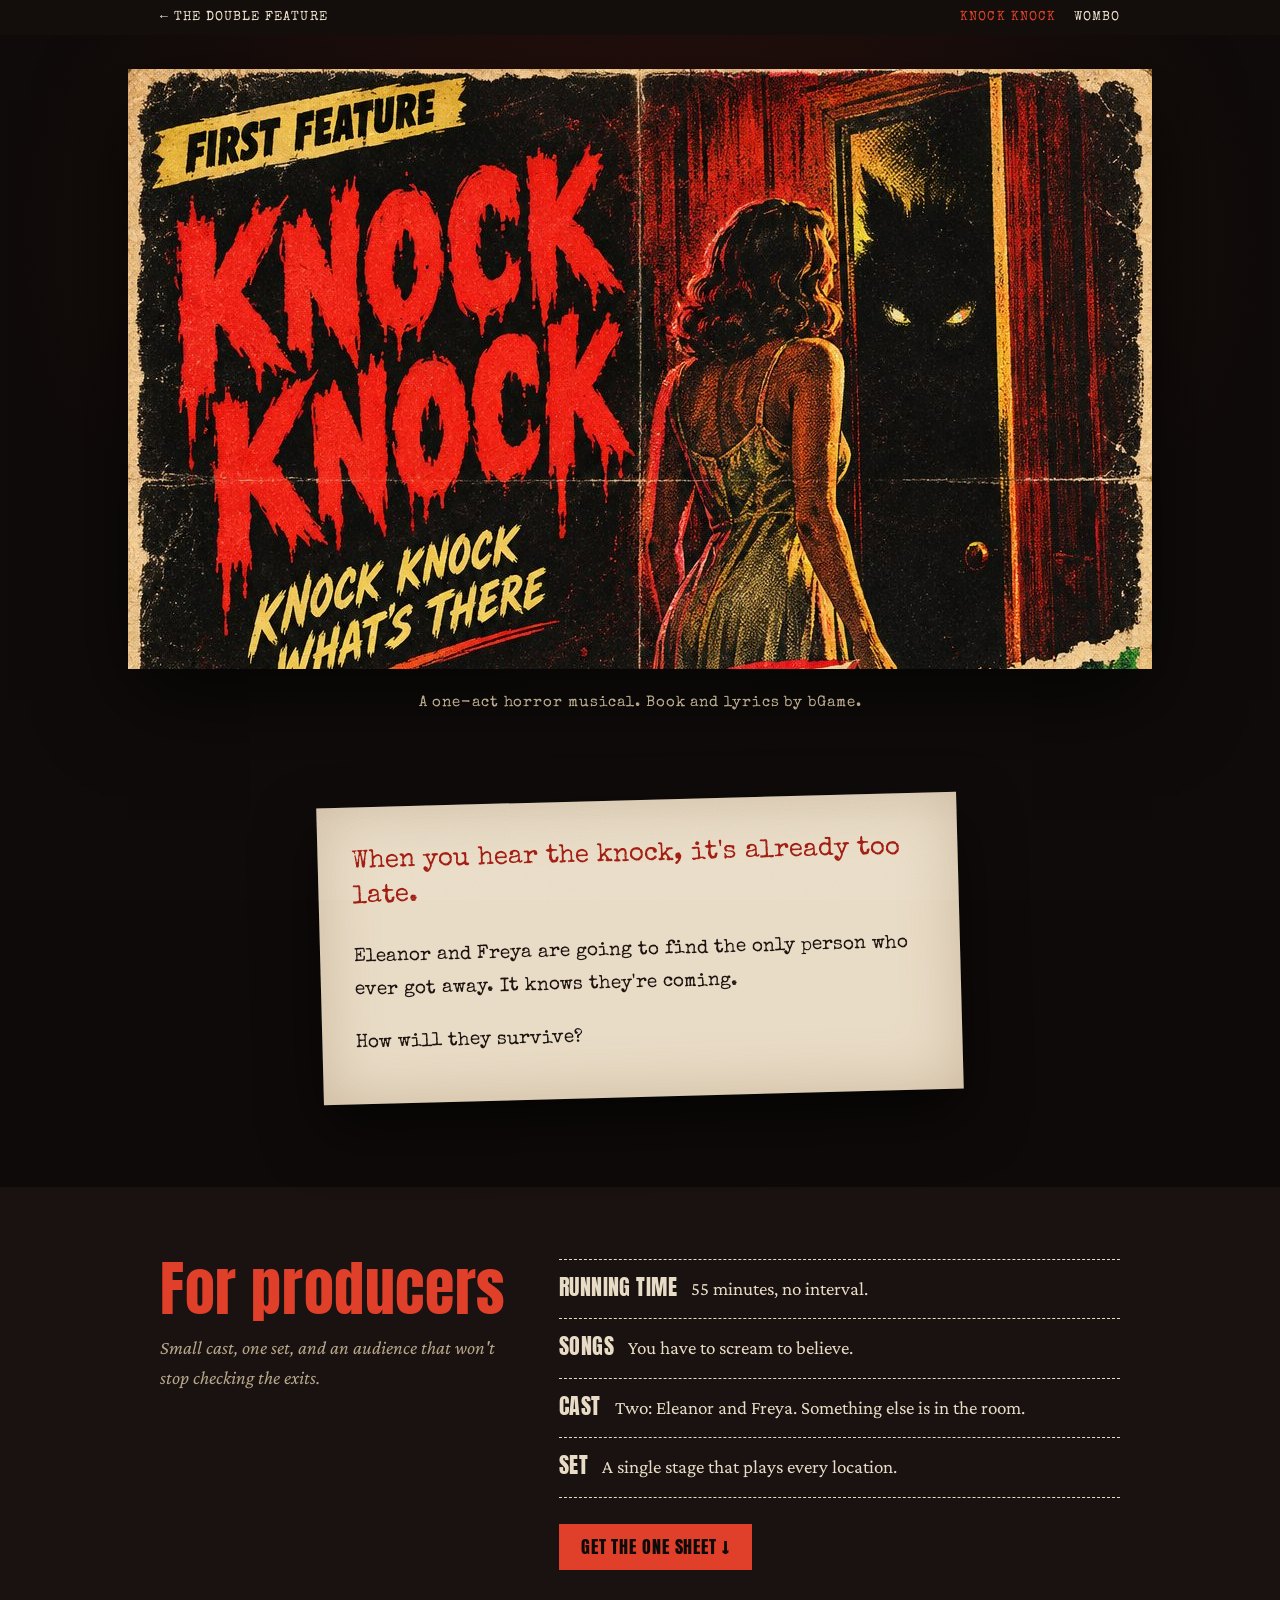
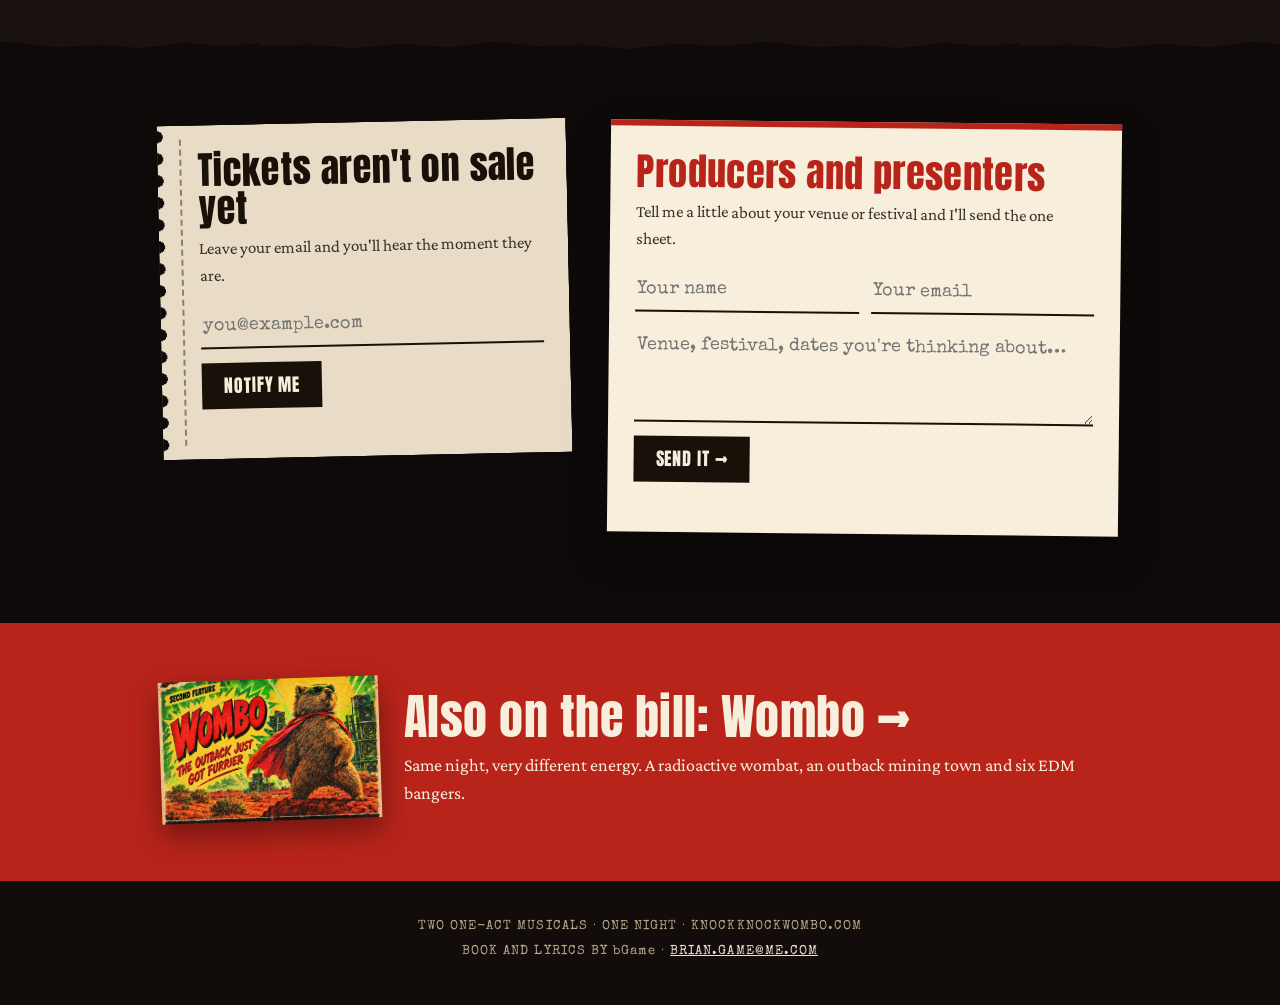
==== knock-knock/index.html @ 6ebbafa2 "Hand-built show pages for Knock Knock and Wombo The canvas export's show pages read as a generic tem" ====
<!DOCTYPE html>
<html lang="en-AU">
<head>
<meta charset="utf-8">
<meta name="viewport" content="width=device-width, initial-scale=1">
<title>Knock Knock · a one-act horror musical by bGame</title>
<meta name="description" content="When you hear the knock, it's already too late. Knock Knock is a one-act horror musical by bGame, the first half of the Knock Knock + Wombo double feature.">
<link rel="icon" type="image/png" sizes="32x32" href="/favicon/favicon-32.png">
<link rel="icon" type="image/png" sizes="512x512" href="/favicon/favicon-512.png">
<link rel="apple-touch-icon" sizes="180x180" href="/favicon/favicon-180.png">
<meta property="og:type" content="website">
<meta property="og:site_name" content="Musical Double Feature">
<meta property="og:title" content="Knock Knock: a one-act horror musical">
<meta property="og:description" content="When you hear the knock, it's already too late.">
<meta property="og:url" content="https://www.knockknockwombo.com/knock-knock/">
<meta property="og:image" content="https://www.knockknockwombo.com/assets/kk-hero.jpg">
<meta name="twitter:card" content="summary_large_image">
<link rel="preconnect" href="https://fonts.googleapis.com">
<link rel="preconnect" href="https://fonts.gstatic.com" crossorigin>
<link href="https://fonts.googleapis.com/css2?family=Anton&family=Crimson+Pro:ital,wght@0,400;0,600;1,400&family=Special+Elite&display=swap" rel="stylesheet">
<link rel="stylesheet" href="/shows.css">
<style>
  :root {
    --bg: #0e0a09; --ink: #e9dcc6; --accent: #e0402a;
    --grain: .22; --grain-blend: overlay;
  }

  /* The poster's top half, sitting in the dark like a lobby card. */
  .hero { padding: 34px 0 0; background: radial-gradient(ellipse at 50% 30%, #2a0f0b 0%, #0e0a09 70%); }
  .hero img { width: min(100%, 1024px); margin-inline: auto; box-shadow: 0 30px 80px rgba(0,0,0,.7); }
  .credit { text-align: center; padding: 22px 16px 0; font: 15px/1.6 'Special Elite', 'Courier New', monospace;
    letter-spacing: .06em; color: #b7a78a; }

  /* The story, typed on a scrap of paper. */
  .story { padding: 70px 0 90px; }
  .note {
    width: min(100% - 32px, 640px); margin-inline: auto; padding: 38px 34px 44px;
    background: #e9dcc6; color: #1c1310; transform: rotate(-1.5deg);
    font: 19px/1.75 'Special Elite', 'Courier New', monospace;
    box-shadow: 0 25px 60px rgba(0,0,0,.6), inset 0 0 60px rgba(120,80,40,.25);
  }
  .note p:first-child { font-size: 26px; line-height: 1.35; color: #9e1d12; }
  .note p:last-child { margin: 0; }

  .producers { background: #1a1210; padding: 72px 0 80px; }
  .producers .wrap { display: grid; grid-template-columns: 1fr 1.6fr; gap: 48px; align-items: start; }
  .producers h2 { font-size: clamp(36px, 6vw, 60px); color: var(--accent); }
  .producers .lede { margin-top: 14px; font-style: italic; color: #b7a78a; }
  .producers .rider { color: #e9dcc6; }
  .producers .btn { margin-top: 26px; background: var(--accent); color: #0e0a09; }
  @media (max-width: 760px) { .producers .wrap { grid-template-columns: 1fr; gap: 26px; } }

  .tickets { padding: 86px 0 90px; background: #0e0a09; }
  .tickets .ticket { --ticket: #e9dcc6; }
  .tickets .sub { color: inherit; }

  .bill { background: #b9241a; color: #f7efdc; padding: 56px 0 60px; }
  .bill p { margin: 10px 0 0; font-size: 18px; }
</style>
</head>
<body>

<header class="bar">
  <a href="/">← The double feature</a>
  <nav aria-label="Shows">
    <a href="/knock-knock/" aria-current="page">Knock Knock</a>
    <a href="/wombo/">Wombo</a>
  </nav>
</header>

<main>
  <section class="hero">
    <h1 class="sr-only">Knock Knock</h1>
    <img src="/assets/kk-hero.jpg" width="1024" height="600"
         alt="Poster art for Knock Knock: a woman in a slip opens a door on a pair of glowing eyes.">
    <p class="credit">A one-act horror musical. Book and lyrics by bGame.</p>
  </section>

  <section class="story" aria-label="The story">
    <div class="note">
      <p>When you hear the knock, it's already too late.</p>
      <p>Eleanor and Freya are going to find the only person who ever got away. It knows they're coming.</p>
      <p>How will they survive?</p>
    </div>
  </section>

  <section class="producers torn">
    <div class="wrap">
      <div>
        <h2>For producers</h2>
        <p class="lede">Small cast, one set, and an audience that won't stop checking the exits.</p>
      </div>
      <div>
        <ul class="rider">
          <li><b>Running time</b><span>55 minutes, no interval.</span></li>
          <li><b>Songs</b><span>You have to scream to believe.</span></li>
          <li><b>Cast</b><span>Two: Eleanor and Freya. Something else is in the room.</span></li>
          <li><b>Set</b><span>A single stage that plays every location.</span></li>
        </ul>
        <a class="btn" href="#signup">Get the one sheet ↓</a>
      </div>
    </div>
  </section>

  <section class="tickets" id="signup">
    <div class="wrap signup">
      <div class="ticket">
        <h2>Tickets aren't on sale yet</h2>
        <p class="sub">Leave your email and you'll hear the moment they are.</p>
        <form data-form="Mailing list">
          <label class="sr-only" for="t-email">Email</label>
          <input class="field" id="t-email" type="email" name="email" placeholder="you@example.com" required autocomplete="email">
          <button class="btn" type="submit">Notify me</button>
        </form>
        <p class="done" hidden>You're on the list, legend.</p>
        <p class="err" role="alert"></p>
      </div>

      <div class="card">
        <h2>Producers and presenters</h2>
        <p class="sub">Tell me a little about your venue or festival and I'll send the one sheet.</p>
        <form data-form="Producer enquiry">
          <input type="hidden" name="show" value="Knock Knock">
          <div class="row">
            <label class="sr-only" for="p-name">Your name</label>
            <input class="field" id="p-name" name="name" placeholder="Your name" required autocomplete="name">
            <label class="sr-only" for="p-email">Your email</label>
            <input class="field" id="p-email" type="email" name="email" placeholder="Your email" required autocomplete="email">
          </div>
          <label class="sr-only" for="p-msg">Message</label>
          <textarea class="field" id="p-msg" name="message" placeholder="Venue, festival, dates you're thinking about…"></textarea>
          <button class="btn" type="submit">Send it →</button>
        </form>
        <div class="done" hidden>
          Got it, legend.
          <small>bGame will be in touch soon. In the meantime, here's the one sheet.</small>
          <a class="btn" href="/assets/Double_Feature_One_Sheet.pdf" download>Download the one sheet</a>
        </div>
        <p class="err" role="alert"></p>
      </div>
    </div>
  </section>

  <section class="bill">
    <a class="wrap also" href="/wombo/">
      <img src="/assets/wombo-hero.jpg" width="1024" height="662" alt="" loading="lazy">
      <div>
        <h2>Also on the bill: Wombo →</h2>
        <p>Same night, very different energy. A radioactive wombat, an outback mining town and six EDM bangers.</p>
      </div>
    </a>
  </section>
</main>

<footer class="foot">
  Two one-act musicals · one night · knockknockwombo.com<br>
  Book and lyrics by <span class="name">bGame</span> · <a href="mailto:brian.game@me.com">brian.game@me.com</a>
</footer>

<script src="/shows.js" defer></script>
</body>
</html>
---- shows.css ----
/* Shared base for the two show pages (/knock-knock, /wombo). Each page sets
   its own palette in :root and adds its own layout on top. */

*, *::before, *::after { box-sizing: border-box; }
html { -webkit-text-size-adjust: 100%; scroll-behavior: smooth; }
body {
  margin: 0;
  background: var(--bg);
  color: var(--ink);
  font: 400 19px/1.6 'Crimson Pro', Georgia, serif;
}
img { display: block; max-width: 100%; height: auto; }
a { color: inherit; }
h1, h2, h3 { font-family: Anton, Impact, sans-serif; font-weight: 400; line-height: 1; margin: 0; letter-spacing: .01em; }
p { margin: 0 0 1em; }
.sr-only { position: absolute; width: 1px; height: 1px; overflow: hidden; clip: rect(0 0 0 0); white-space: nowrap; }
.wrap { width: min(100% - 32px, 960px); margin-inline: auto; }

/* Printed-paper grain over everything, like the poster. */
body::after {
  content: ''; position: fixed; inset: 0; pointer-events: none; z-index: 50;
  opacity: var(--grain, .14); mix-blend-mode: var(--grain-blend, multiply);
  background: url("data:image/svg+xml,%3Csvg xmlns='http://www.w3.org/2000/svg' width='180' height='180'%3E%3Cfilter id='n'%3E%3CfeTurbulence type='fractalNoise' baseFrequency='.85' numOctaves='3' stitchTiles='stitch'/%3E%3C/filter%3E%3Crect width='100%25' height='100%25' filter='url(%23n)'/%3E%3C/svg%3E");
}

/* A torn bottom edge: the section underneath shows through the rips. */
/* Earlier sections stack above later ones, so each tear overlaps the next. */
main > section { position: relative; }
main > section:nth-child(1) { z-index: 9; } main > section:nth-child(2) { z-index: 8; }
main > section:nth-child(3) { z-index: 7; } main > section:nth-child(4) { z-index: 6; }
main > section:nth-child(5) { z-index: 5; } main > section:nth-child(6) { z-index: 4; }
main > section:nth-child(7) { z-index: 3; } main > section:nth-child(8) { z-index: 2; }
.torn {
  margin-bottom: -14px; padding-bottom: 14px;
  -webkit-mask: linear-gradient(#000 0 0) top / 100% calc(100% - 14px) no-repeat,
    url("data:image/svg+xml,%3Csvg xmlns='http://www.w3.org/2000/svg' viewBox='0 0 120 16' preserveAspectRatio='none'%3E%3Cpath d='M0 0H120V9L114 12 108 8 101 14 95 10 88 13 80 7 73 12 66 9 58 15 51 10 44 12 37 7 30 13 22 9 15 14 8 10 0 12Z'/%3E%3C/svg%3E") bottom / 760px 15px repeat-x;
          mask: linear-gradient(#000 0 0) top / 100% calc(100% - 14px) no-repeat,
    url("data:image/svg+xml,%3Csvg xmlns='http://www.w3.org/2000/svg' viewBox='0 0 120 16' preserveAspectRatio='none'%3E%3Cpath d='M0 0H120V9L114 12 108 8 101 14 95 10 88 13 80 7 73 12 66 9 58 15 51 10 44 12 37 7 30 13 22 9 15 14 8 10 0 12Z'/%3E%3C/svg%3E") bottom / 760px 15px repeat-x;
}

/* Top bar */
.bar {
  position: sticky; top: 0; z-index: 40;
  display: flex; justify-content: space-between; align-items: center; gap: 16px;
  padding: 11px max(16px, calc((100% - 960px) / 2));
  background: #120d0a; color: #efe3cf;
  font: 13px/1 'Special Elite', 'Courier New', monospace; letter-spacing: .08em; text-transform: uppercase;
}
.bar a { text-decoration: none; }
.bar a:hover { color: var(--accent); }
.bar nav { display: flex; gap: 18px; }
.bar [aria-current] { color: var(--accent); }

/* Running-time / cast / set, as a programme rider with dotted leaders. */
.rider { list-style: none; margin: 0; padding: 0; }
.rider li { display: grid; grid-template-columns: auto 1fr; gap: 4px 14px; padding: 14px 0; border-bottom: 1px dashed currentColor; }
.rider li:first-child { border-top: 1px dashed currentColor; }
.rider b { font: 400 22px/1.2 Anton, Impact, sans-serif; letter-spacing: .02em; text-transform: uppercase; }
@media (max-width: 560px) { .rider li { grid-template-columns: 1fr; } }

/* Sign-up: a ticket stub for audiences, an index card for producers. */
.signup { display: grid; grid-template-columns: 1fr 1.25fr; gap: 40px; align-items: start; }
@media (max-width: 760px) { .signup { grid-template-columns: 1fr; } }
.signup h2 { font-size: clamp(28px, 4vw, 38px); margin-bottom: 8px; }
.signup .sub { font-size: 17px; margin-bottom: 18px; opacity: .85; }
.ticket {
  background: var(--ticket, #f3c623); color: #181009; padding: 26px 26px 26px 40px; position: relative;
  transform: rotate(-1.2deg);
  /* perforations down the left edge */
  -webkit-mask: radial-gradient(circle 6px at 0 50%, #0000 98%, #000) 0 0 / 100% 22px;
          mask: radial-gradient(circle 6px at 0 50%, #0000 98%, #000) 0 0 / 100% 22px;
}
.ticket::before { content: ''; position: absolute; left: 22px; top: 14px; bottom: 14px; border-left: 2px dashed rgba(24,16,9,.45); }
.card {
  background: #f7efdc; color: #181009; padding: 26px; transform: rotate(.6deg);
  border-top: 6px solid #b9241a;
  box-shadow: 0 18px 40px rgba(0,0,0,.35);
}
.card h2 { color: #b9241a; }
.field { display: block; width: 100%; font: 18px/1.3 'Special Elite', 'Courier New', monospace; color: #181009;
  background: transparent; border: 0; border-bottom: 2px solid #181009; padding: 8px 2px; margin-bottom: 14px; border-radius: 0; }
.field:focus { outline: none; border-bottom-color: #b9241a; background: rgba(255,255,255,.35); }
textarea.field { min-height: 96px; resize: vertical; }
.row { display: flex; gap: 12px; flex-wrap: wrap; }
.row .field { flex: 1 1 180px; }
.btn {
  display: inline-block; cursor: pointer; border: 0; border-radius: 0;
  font: 400 18px/1 Anton, Impact, sans-serif; letter-spacing: .05em; text-transform: uppercase; text-decoration: none;
  background: #181009; color: #f7efdc; padding: 14px 22px; transition: transform .12s ease;
}
.btn:hover { transform: rotate(-2deg) scale(1.03); }
.btn:active { transform: scale(.97); }
.btn[disabled] { opacity: .6; cursor: progress; }
.done { font: 400 24px/1.15 Anton, Impact, sans-serif; text-transform: uppercase; }
.done small { display: block; margin-top: 6px; font: 17px/1.4 'Crimson Pro', Georgia, serif; text-transform: none; }
.done .btn { margin-top: 14px; font-size: 16px; }
.err { color: #8a1c10; font-size: 16px; margin: 8px 0 0; min-height: 1em; }

/* Also on the bill */
.also { display: grid; grid-template-columns: 220px 1fr; gap: 24px; align-items: center; text-decoration: none; }
.also img { transform: rotate(-2deg); box-shadow: 0 12px 30px rgba(0,0,0,.4); transition: transform .3s ease; }
.also:hover img { transform: rotate(0) scale(1.03); }
.also h2 { font-size: clamp(30px, 5vw, 48px); }
@media (max-width: 560px) { .also { grid-template-columns: 1fr; } .also img { max-width: 260px; } }

.foot { background: #120d0a; color: #b7a78a; padding: 34px 16px 40px; text-align: center;
  font: 13px/1.9 'Special Elite', 'Courier New', monospace; letter-spacing: .08em; text-transform: uppercase; }
.foot a { color: #efe3cf; }
.foot .name { text-transform: none; }

@media (prefers-reduced-motion: reduce) {
  html { scroll-behavior: auto; }
  *, *::before, *::after { transition: none !important; animation: none !important; }
}
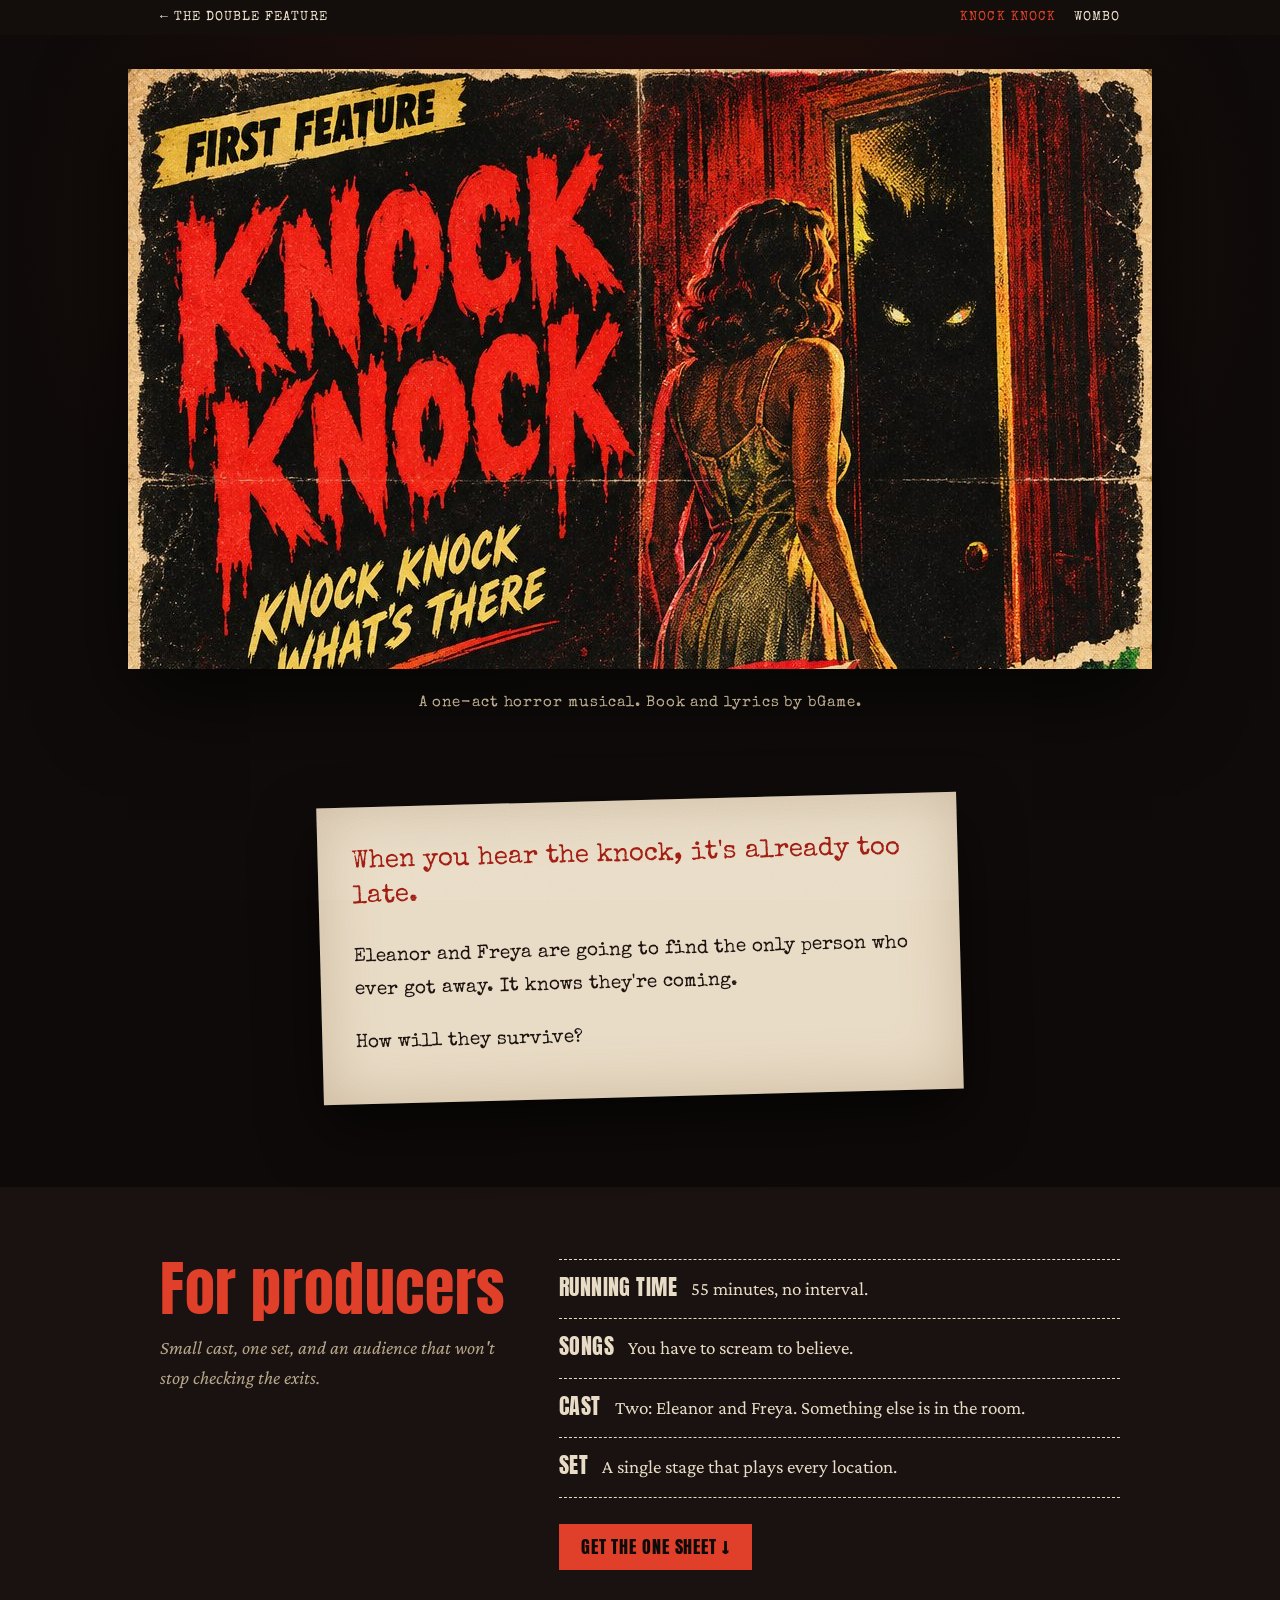
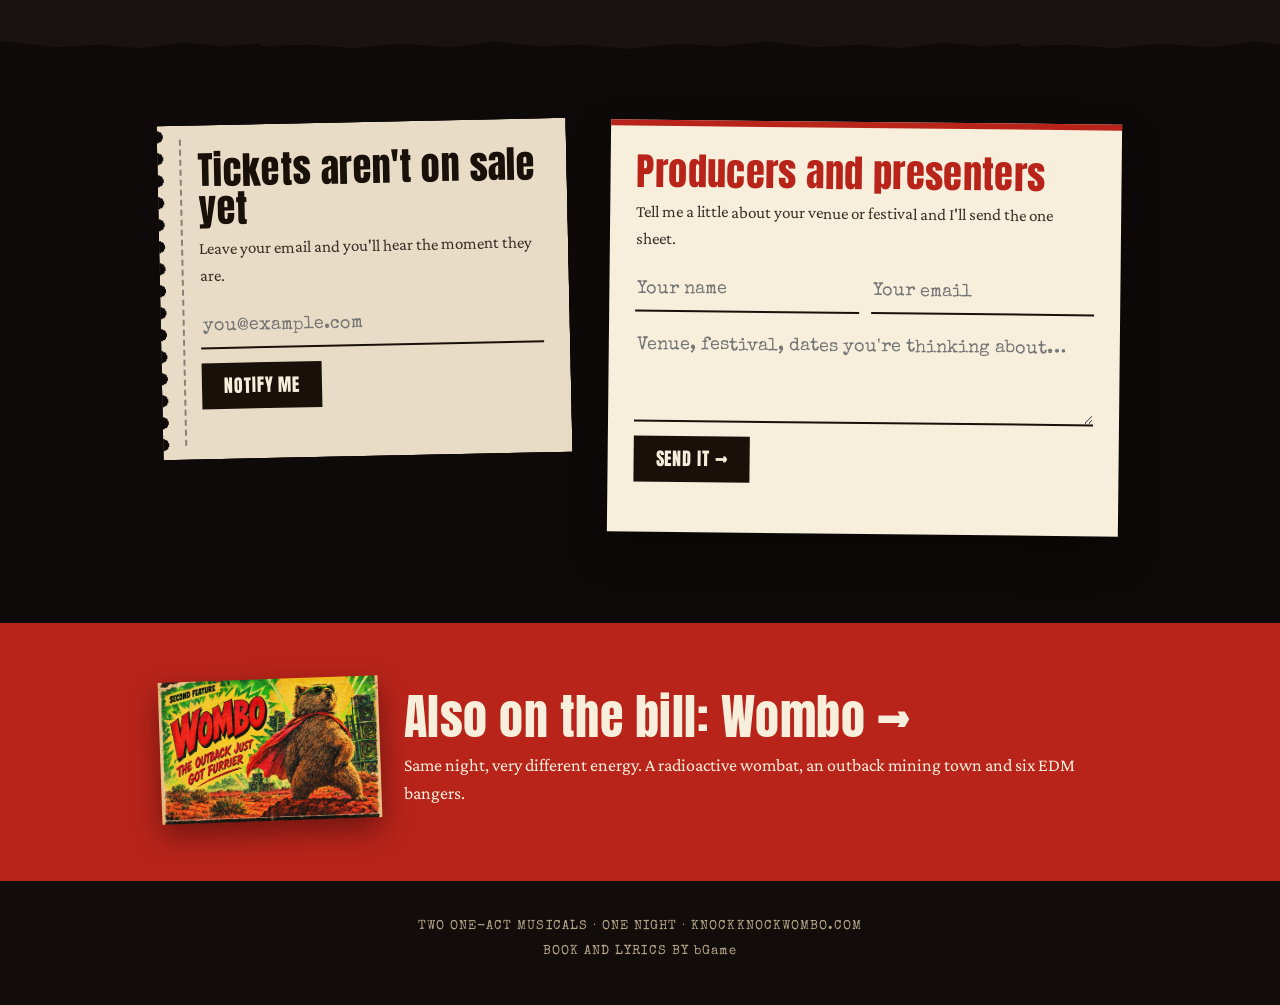
==== commit dcfec5e4: "Remove the contact email from the site's pages Taken out of both show-page footers and the old canva" ====
--- a/knock-knock/index.html
+++ b/knock-knock/index.html
@@ -154,7 +154,7 @@
 
 <footer class="foot">
   Two one-act musicals · one night · knockknockwombo.com<br>
-  Book and lyrics by <span class="name">bGame</span> · <a href="mailto:brian.game@me.com">brian.game@me.com</a>
+  Book and lyrics by <span class="name">bGame</span>
 </footer>
 
 <script src="/shows.js" defer></script>
